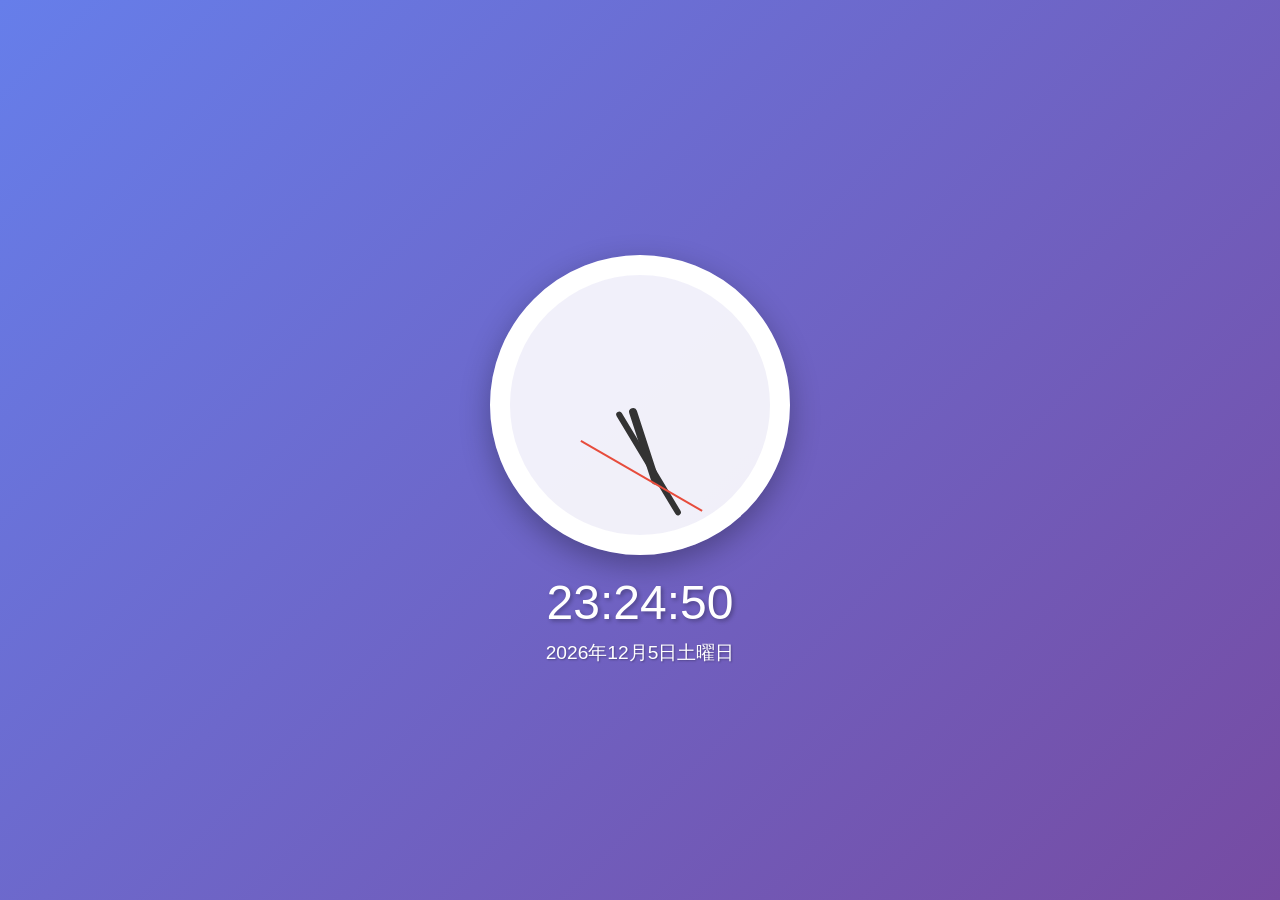
==== index.html @ 547e539d "Move clock files to root for GitHub Pages" ====
<!doctype html>
<html lang="ja">
  <head>
    <meta charset="UTF-8" />
    <meta name="viewport" content="width=device-width, initial-scale=1.0" />
    <title>時計を作った</title>
    <link rel="stylesheet" href="style.css" />
  </head>
  <body>
    <div class="container">
      <div class="clock">
        <div class="clock-face">
          <div class="hand hour-hand" id="hour-hand"></div>
          <div class="hand minute-hand" id="minute-hand"></div>
          <div class="hand second-hand" id="second-hand"></div>
        </div>
      </div>
      <div class="digital-time" id="digital-time"></div>
      <div class="date" id="date"></div>
    </div>
    <script src="script.js"></script>
  </body>
</html>
---- style.css ----
* {
  box-sizing: border-box;
}

body {
  background: linear-gradient(135deg, #667eea 0%, #764ba2 100%);
  font-family: "Segoe UI", Tahoma, Geneva, Verdana, sans-serif;
  display: flex;
  justify-content: center;
  align-items: center;
  min-height: 100vh;
  margin: 0;
  color: #333;
}

.container {
  text-align: center;
}

.clock {
  width: 300px;
  height: 300px;
  border: 20px solid #fff;
  border-radius: 50%;
  margin: 20px auto;
  position: relative;
  box-shadow: 0 10px 30px rgba(0, 0, 0, 0.3);
  background: rgba(255, 255, 255, 0.9);
}

.clock-face {
  position: relative;
  width: 100%;
  height: 100%;
  border-radius: 50%;
}

.hand {
  position: absolute;
  top: 50%;
  left: 50%;
  background: #333;
  transform-origin: 100%;
  transition: all 0.05s;
  transition-timing-function: cubic-bezier(0.1, 2.7, 0.58, 1);
}

.hour-hand {
  width: 8px;
  height: 80px;
  border-radius: 4px;
  transform: translateX(-100%);
}

.minute-hand {
  width: 6px;
  height: 120px;
  border-radius: 3px;
  transform: translateX(-100%);
}

.second-hand {
  width: 2px;
  height: 140px;
  background: #e74c3c;
  transform: translateX(-100%);
}

.digital-time {
  font-size: 3rem;
  font-weight: 300;
  margin-bottom: 10px;
  text-shadow: 2px 2px 4px rgba(0, 0, 0, 0.3);
  color: white;
}

.date {
  font-size: 1.2rem;
  color: white;
  text-shadow: 1px 1px 2px rgba(0, 0, 0, 0.3);
}
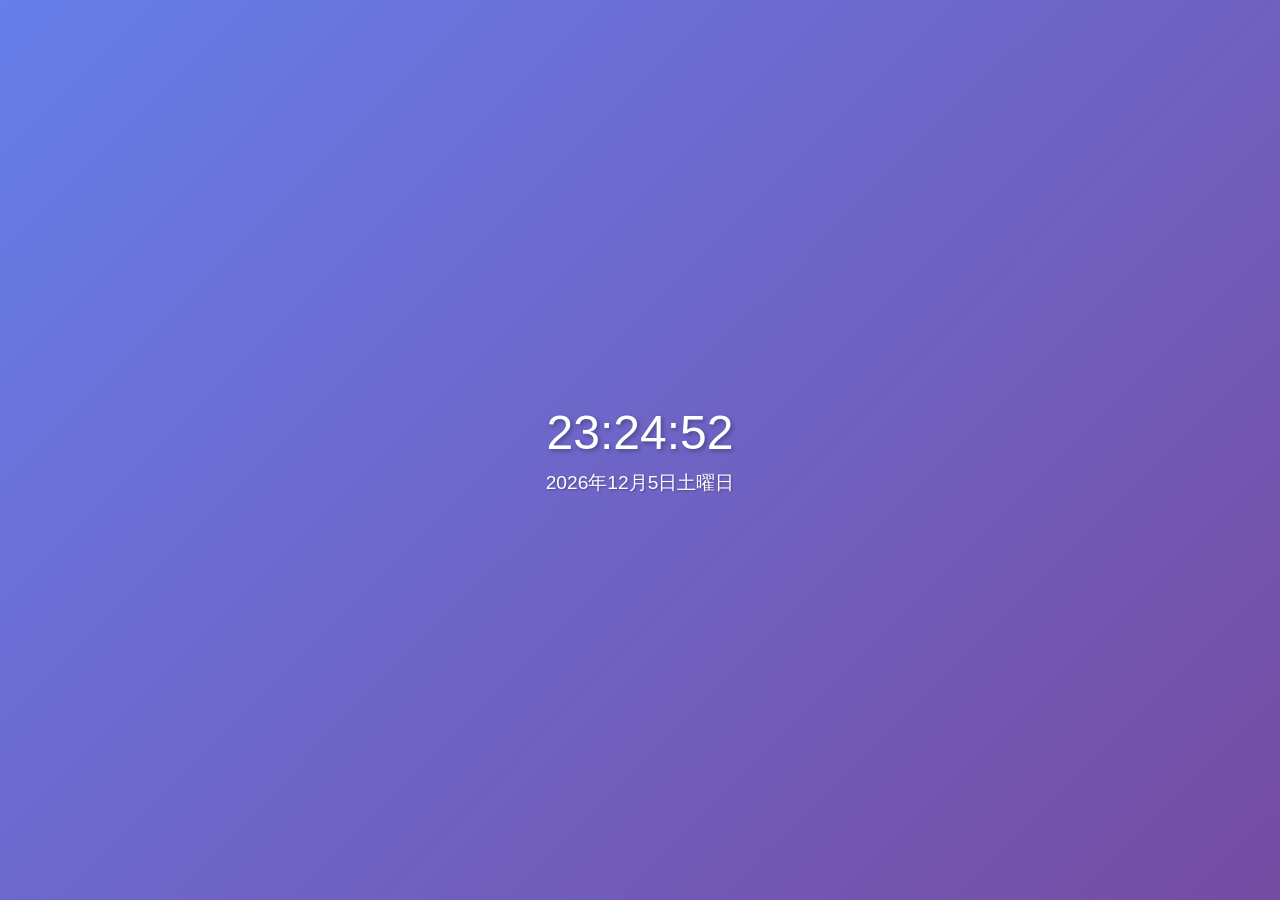
==== commit 8aa6d678: "Remove analog clock, keep digital only" ====
--- a/index.html
+++ b/index.html
@@ -8,13 +8,6 @@
   </head>
   <body>
     <div class="container">
-      <div class="clock">
-        <div class="clock-face">
-          <div class="hand hour-hand" id="hour-hand"></div>
-          <div class="hand minute-hand" id="minute-hand"></div>
-          <div class="hand second-hand" id="second-hand"></div>
-        </div>
-      </div>
       <div class="digital-time" id="digital-time"></div>
       <div class="date" id="date"></div>
     </div>
